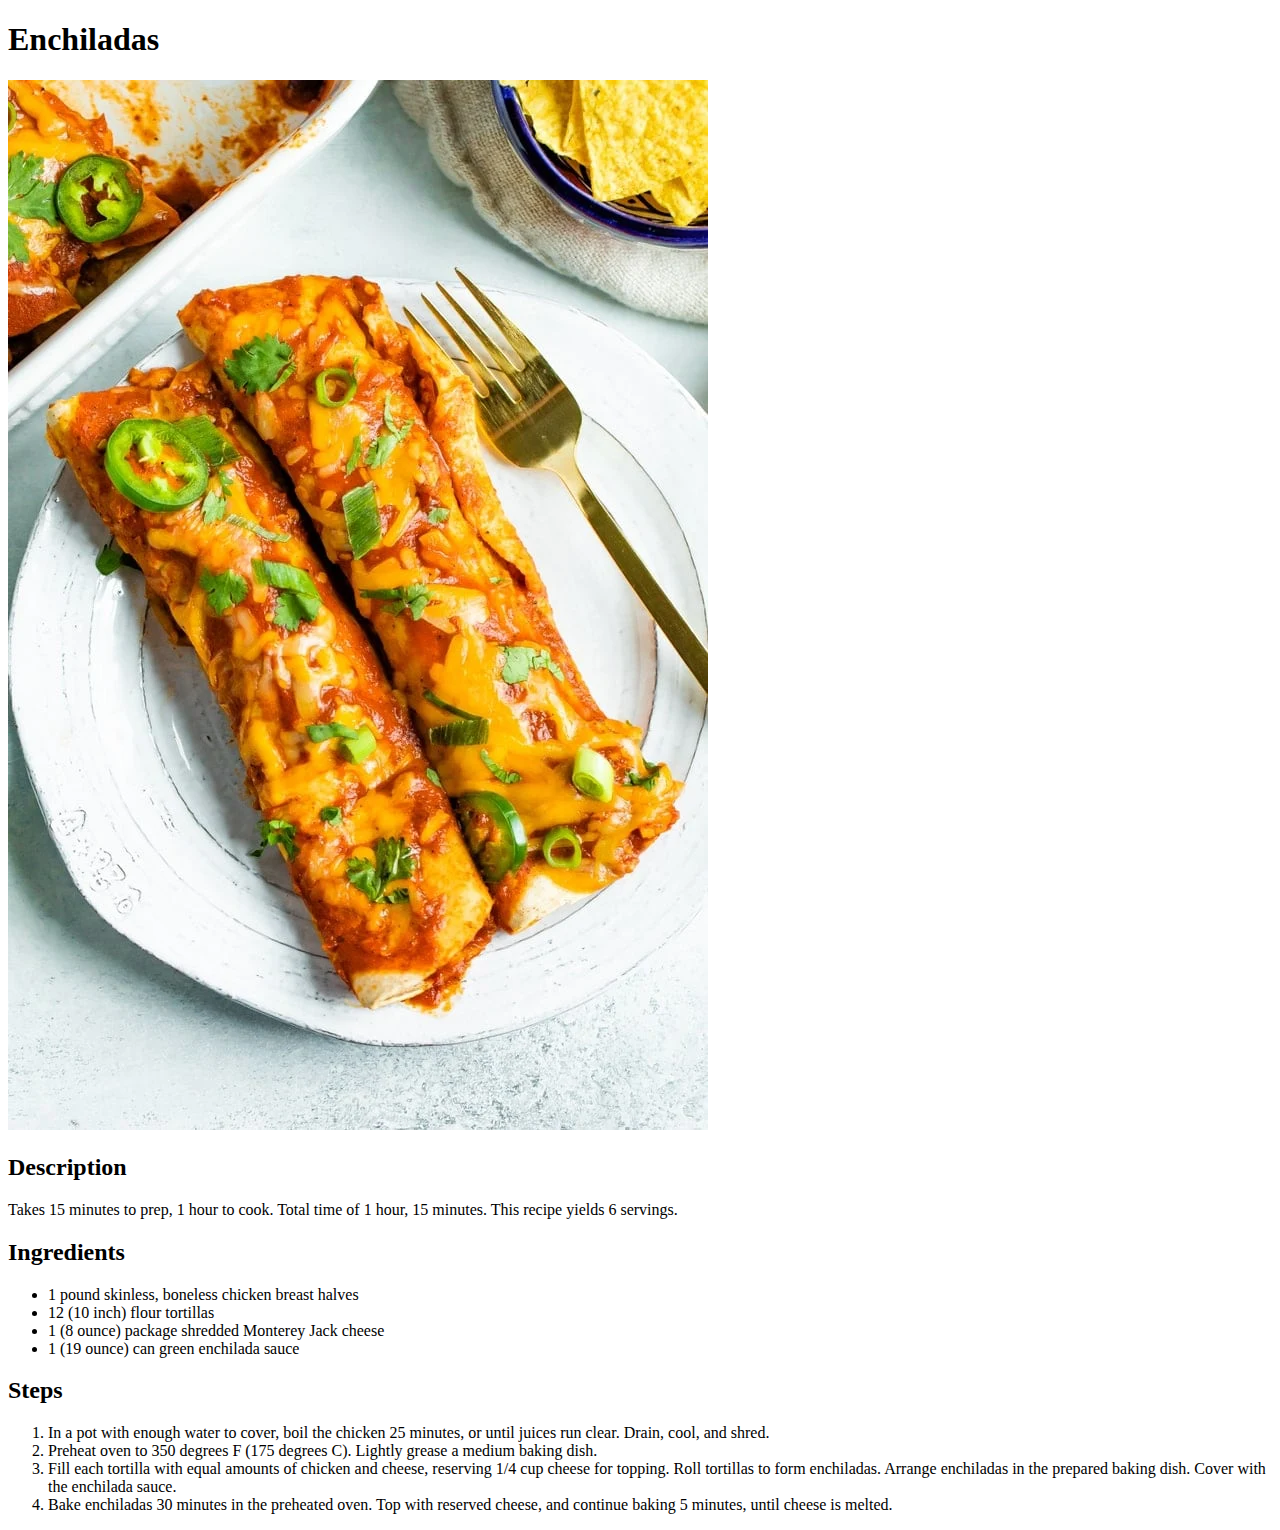
==== recipes/enchilada.html @ 183cc339 "Added index.html and 3 recipes to the recipes folder" ====
<!DOCTYPE html>
<html lang="en">
    <head>
        <meta charset="UTF">
        <title>Odin Recipes</title>
    </head>
    <body>
        <h1>Enchiladas</h1>

        <img src="images/healthy-chicken-enchiladas-3.webp" alt="Picture of enchiladas">

        <h2>Description</h2>

        <p>Takes 15 minutes to prep, 1 hour to cook.
            Total time of 1 hour, 15 minutes. This recipe yields 6 servings.</p>

        <h2>Ingredients</h2>

        <ul>
            <li>1 pound skinless, boneless chicken breast halves</li>
            <li>12 (10 inch) flour tortillas</li>
            <li>1 (8 ounce) package shredded Monterey Jack cheese</li>
            <li>1 (19 ounce) can green enchilada sauce</li>
        </ul>

        <h2>Steps</h2>

        <ol>
            <li>In a pot with enough water to cover, boil the chicken 25 minutes, or until juices run clear. 
                Drain, cool, and shred.</li>

            <li>Preheat oven to 350 degrees F (175 degrees C). Lightly grease a medium baking dish.</li>

            <li>Fill each tortilla with equal amounts of chicken and cheese, reserving 1/4 cup cheese for 
                topping. Roll tortillas to form enchiladas. Arrange enchiladas in the prepared baking dish. 
                Cover with the enchilada sauce.</li>

            <li>Bake enchiladas 30 minutes in the preheated oven. Top with reserved cheese, and continue 
                baking 5 minutes, until cheese is melted.</li>
        </ol>
    </body>
</html>
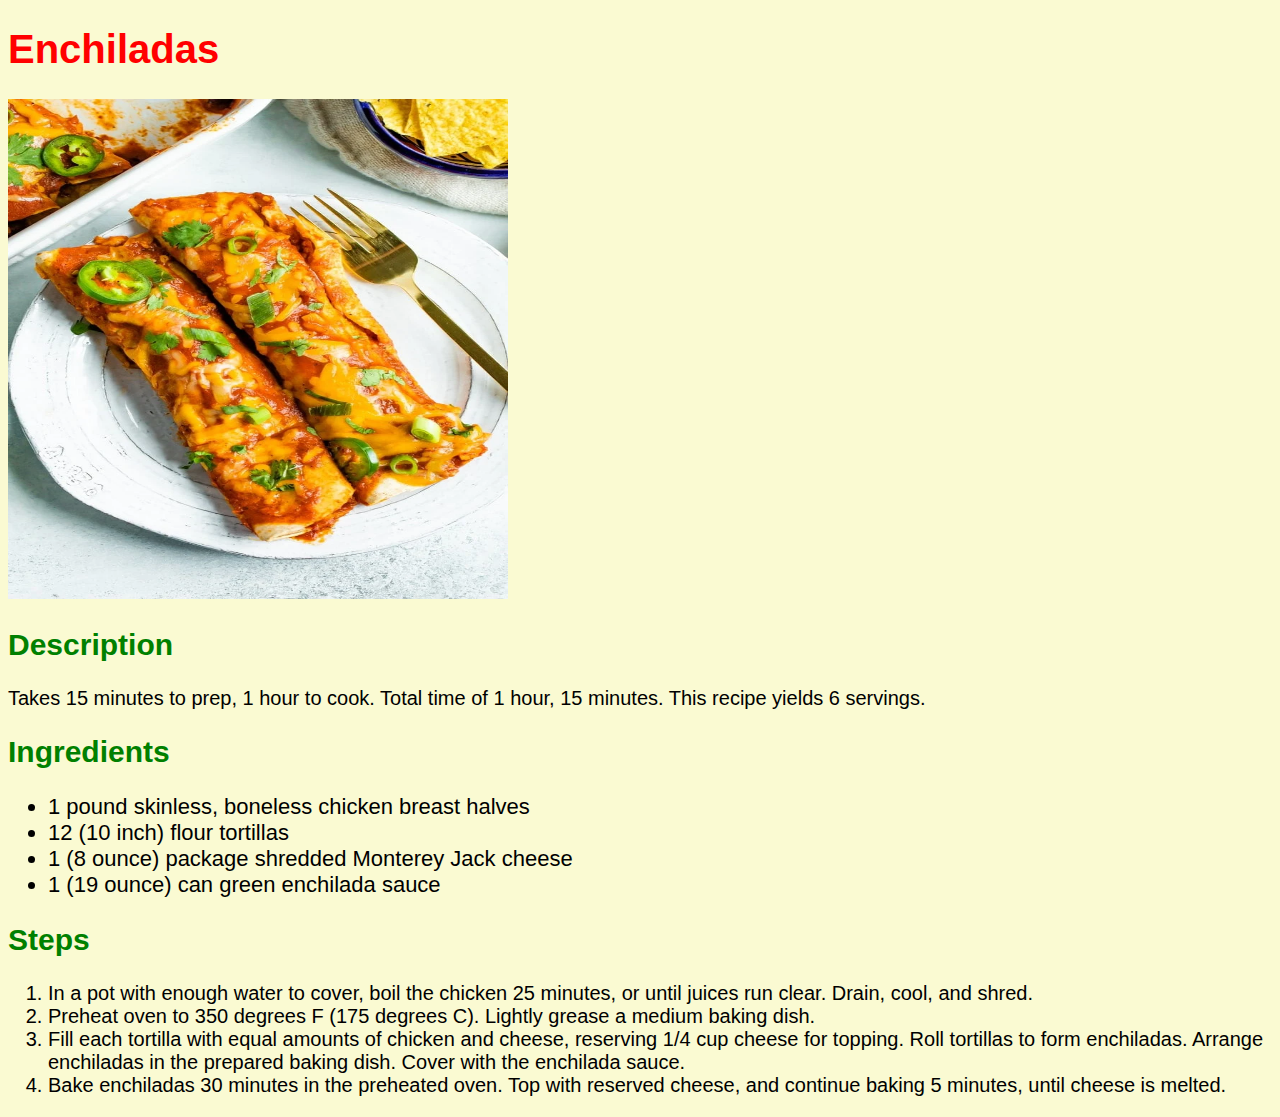
==== commit 7d46a4ae: "Added stylesheets with basic CSS formatting" ====
--- a/recipes/enchilada.html
+++ b/recipes/enchilada.html
@@ -3,6 +3,7 @@
     <head>
         <meta charset="UTF">
         <title>Odin Recipes</title>
+        <link rel="stylesheet" href="../stylesheets/recipe.css">
     </head>
     <body>
         <h1>Enchiladas</h1>
--- a/stylesheets/recipe.css
+++ b/stylesheets/recipe.css
@@ -0,0 +1,27 @@
+body
+{
+    font-family:Impact, Haettenschweiler, 'Arial Narrow Bold', sans-serif;
+    background-color: lightgoldenrodyellow;
+    font-size: 20px;
+}
+
+h1
+{
+    color: red;
+}
+
+h2
+{
+    color: green;
+}
+
+ul
+{
+    font-size: 22px;
+}
+
+img
+{
+    height: 500px;
+    width: 500px;
+}